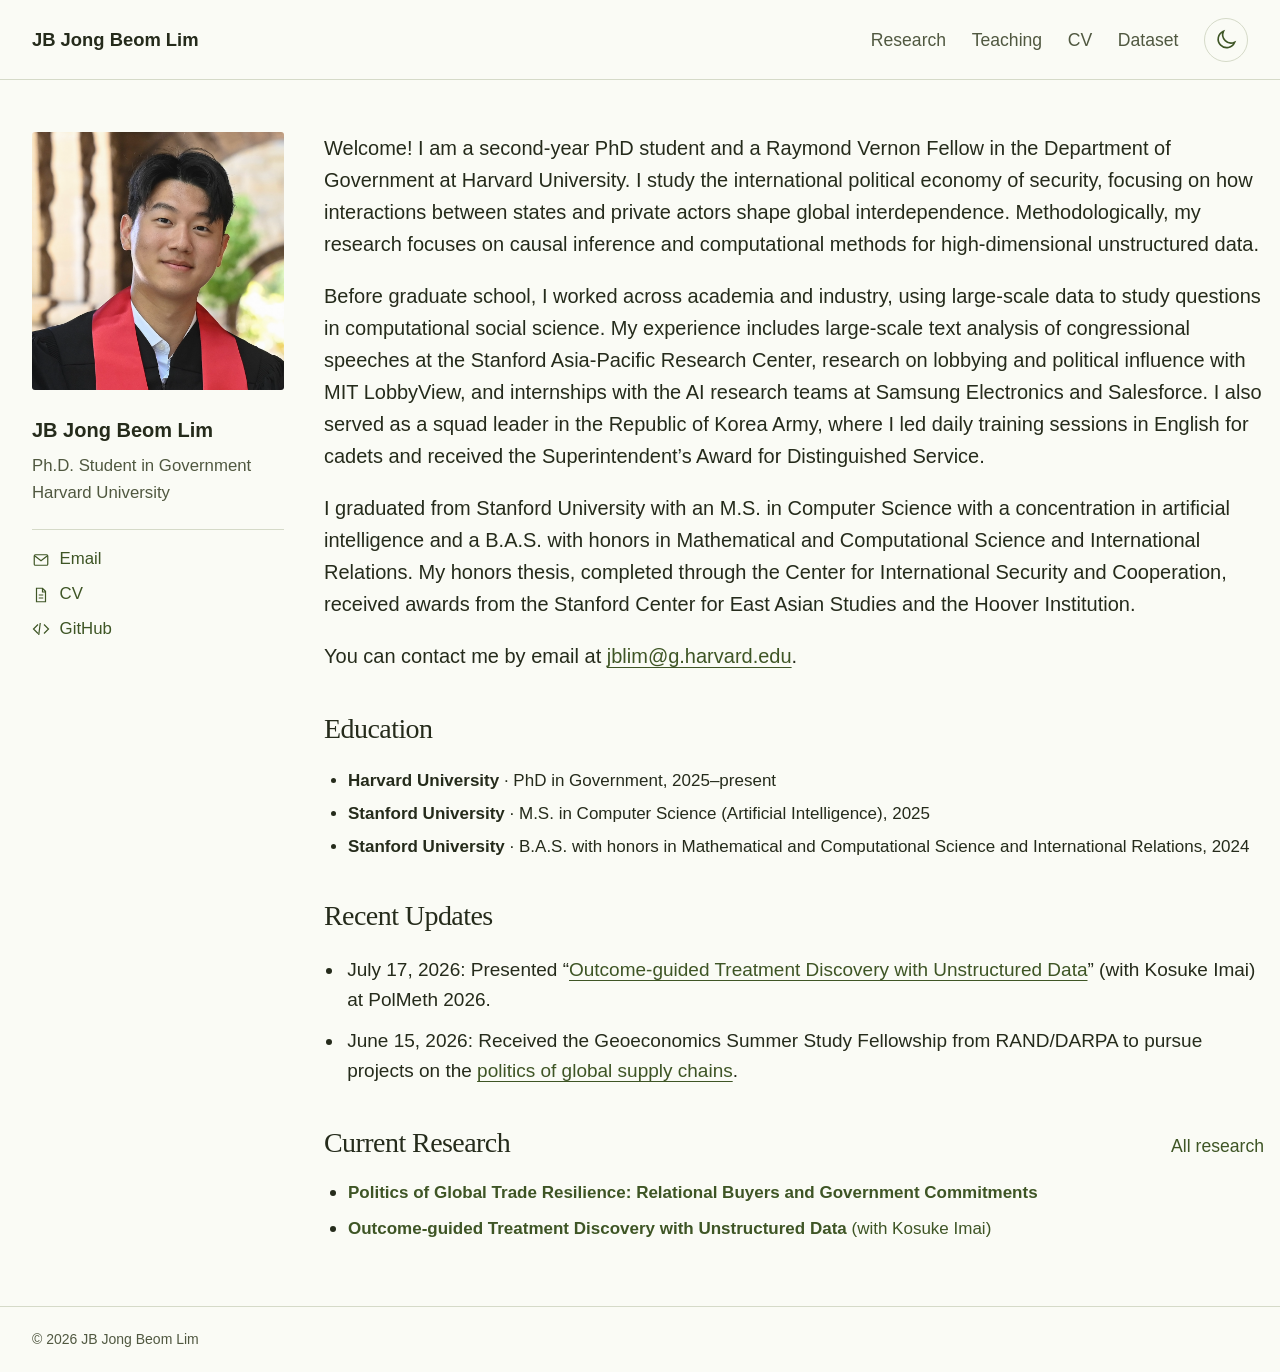
==== index.html @ d346f708 "Refresh homepage stylesheet for education bullets" ====
<!doctype html>
<html lang="en">
<head>
  <meta charset="utf-8">
  <meta name="viewport" content="width=device-width, initial-scale=1">
  <meta name="description" content="JB Jong Beom Lim, Ph.D. student in Government at Harvard University. International political economy and political methodology.">
  <title>About | JB Jong Beom Lim</title>
  <meta name="google-site-verification" content="vTHPYF2PwlsZ3bLfBmZ6_m2ObRksgRP-ehfKVNxvQ5M" />
  <link rel="stylesheet" href="assets/style.css?v=fd9557ddbb85">
  <link rel="icon" href="assets/favicon.svg" type="image/svg+xml">
  <script src="assets/site.js?v=20261109-display" defer></script>
</head>
<body>
  <a class="skip-link" href="#main">Skip to content</a>
  <header class="masthead"><div class="masthead-inner">
    <a class="site-name" href="index.html">JB Jong Beom Lim</a>
    <nav aria-label="Main navigation">
      <a href="research.html">Research</a>
      <a href="teaching.html">Teaching</a>
      <a href="files/cv.pdf" data-cv download="JB-Jong-Beom-Lim-CV.pdf">CV</a>
      <a href="dataset.html">Dataset</a>
      <button type="button" class="theme-toggle" data-theme-toggle aria-label="Dark mode" aria-pressed="false" hidden>
        <svg class="theme-moon" viewBox="0 0 24 24" fill="none" stroke="currentColor" stroke-width="1.7" aria-hidden="true"><path d="M20.7 15A8.8 8.8 0 0 1 9 3.3 9 9 0 1 0 20.7 15Z"/></svg>
        <svg class="theme-sun" viewBox="0 0 24 24" fill="none" stroke="currentColor" stroke-width="1.7" stroke-linecap="round" aria-hidden="true"><circle cx="12" cy="12" r="4"/><path d="M12 2v2m0 16v2M2 12h2m16 0h2M5 5l1.5 1.5m11 11L19 19M5 19l1.5-1.5m11-11L19 5"/></svg>
      </button>
    </nav>
  </div></header>
  <div class="layout layout-home">
    <aside class="profile" aria-label="Profile">
      <img class="portrait" src="assets/jb-portrait.png" alt="JB Jong Beom Lim" width="958" height="980">
      <a class="profile-name" href="index.html">JB Jong Beom Lim</a>
      <p class="profile-role">Ph.D. Student in Government</p>
      <p class="profile-affiliation">Harvard University</p>
      <div class="profile-links">
        <a href="mailto:jblim@g.harvard.edu" data-email aria-label="Email JB Jong Beom Lim"><svg class="icon" viewBox="0 0 24 24" fill="none" stroke="currentColor" stroke-width="1.6" aria-hidden="true"><rect x="3" y="5" width="18" height="14" rx="1.5"/><path d="m3 6 9 7 9-7"/></svg><span>Email</span></a>
        <a href="files/cv.pdf" data-cv download="JB-Jong-Beom-Lim-CV.pdf"><svg class="icon" viewBox="0 0 24 24" fill="none" stroke="currentColor" stroke-width="1.6" aria-hidden="true"><path d="M6 3h8l4 4v14H6zM14 3v5h4M9 12h6M9 16h6"/></svg><span>CV</span></a>
        <a href="https://github.com/jlim216"><svg class="icon" viewBox="0 0 24 24" fill="none" stroke="currentColor" stroke-width="1.6" aria-hidden="true"><path d="m8 6-6 6 6 6m8-12 6 6-6 6m-5-14-2 16"/></svg><span>GitHub</span></a>
      </div>
      <p id="cv-notice" class="notice" data-notice role="status" aria-live="polite"></p>
    </aside>
    <main id="main" class="content">
      <p class="intro">Welcome! I am a second-year PhD student and a Raymond Vernon Fellow in the Department of Government at Harvard University. I study the international political economy of security, focusing on how interactions between states and private actors shape global interdependence. Methodologically, my research focuses on causal inference and computational methods for high-dimensional unstructured data.</p>
      <p class="intro">Before graduate school, I worked across academia and industry, using large-scale data to study questions in computational social science. My experience includes large-scale text analysis of congressional speeches at the Stanford Asia-Pacific Research Center, research on lobbying and political influence with MIT LobbyView, and internships with the AI research teams at Samsung Electronics and Salesforce. I also served as a squad leader in the Republic of Korea Army, where I led daily training sessions in English for cadets and received the Superintendent’s Award for Distinguished Service.</p>
      <p class="intro">I graduated from Stanford University with an M.S. in Computer Science with a concentration in artificial intelligence and a B.A.S. with honors in Mathematical and Computational Science and International Relations. My honors thesis, completed through the Center for International Security and Cooperation, received awards from the Stanford Center for East Asian Studies and the Hoover Institution.</p>
      <p class="intro">You can contact me by email at <a href="mailto:jblim@g.harvard.edu">jblim@g.harvard.edu</a>.</p>
      <section class="section" aria-labelledby="education-heading">
        <h2 id="education-heading">Education</h2>
        <ul class="education-list">
          <li><strong>Harvard University</strong> · PhD in Government, 2025–present</li>
          <li><strong>Stanford University</strong> · M.S. in Computer Science (Artificial Intelligence), 2025</li>
          <li><strong>Stanford University</strong> · B.A.S. with honors in Mathematical and Computational Science and International Relations,&nbsp;2024</li>
        </ul>
      </section>
      <section class="section" aria-labelledby="updates-heading">
        <h2 id="updates-heading">Recent Updates</h2>
        <ul class="updates">
          <li><time datetime="2026-07-17">July 17, 2026:</time> Presented “<a href="research.html#outcome-guided-treatment-discovery">Outcome-guided Treatment Discovery with Unstructured Data</a>” (with Kosuke&nbsp;Imai) at PolMeth 2026.</li>
          <li><time datetime="2026-06-15">June 15, 2026:</time> Received the Geoeconomics Summer Study Fellowship from RAND/DARPA to pursue projects on the <a href="research.html#global-trade-resilience">politics of global supply chains</a>.</li>
        </ul>
      </section>
      <section class="section" aria-labelledby="preview-heading">
        <div class="section-heading"><h2 id="preview-heading">Current Research</h2><a class="small-link" href="research.html">All research</a></div>
        <ul class="project-list">
          <li class="research-preview">
            <h3><a href="research.html#global-trade-resilience">Politics of Global Trade Resilience: Relational Buyers and Government Commitments</a></h3>
          </li>
          <li class="research-preview">
            <h3><a href="research.html#outcome-guided-treatment-discovery">Outcome-guided Treatment Discovery with Unstructured Data <span class="coauthors">(with Kosuke&nbsp;Imai)</span></a></h3>
          </li>
        </ul>
      </section>
    </main>
  </div>
  <footer class="footer"><div>© 2026 JB Jong Beom Lim</div></footer>
</body>
</html>
---- assets/style.css ----
/* Shared styling for all pages. Change these variables to customize the palette. */
:root {
  --ink: #252b1b;
  --muted: #505840;
  --link: #3e5525;
  --accent: #556d32;
  --line: #d5dac8;
  --panel: #e8eddb;
  --paper: #fafbf5;
  --serif: Georgia, "Times New Roman", serif;
  --sans: -apple-system, BlinkMacSystemFont, "Segoe UI", Helvetica, Arial, sans-serif;
}
* { box-sizing: border-box; }
html { color-scheme: light; scroll-behavior: smooth; }
html[data-theme="dark"] {
  color-scheme: dark;
  --ink: #eef2e2;
  --muted: #c1caad;
  --link: #c3dc8c;
  --accent: #dcecae;
  --line: #566047;
  --panel: #303923;
  --paper: #1c2418;
}
body { margin: 0; color: var(--ink); background: var(--paper); font: 1.1875rem/1.6 var(--sans); -webkit-font-smoothing: antialiased; }
a { color: var(--link); text-decoration-thickness: 1px; text-underline-offset: .2em; }
a:hover { color: var(--accent); }
a:focus-visible, summary:focus-visible, .theme-toggle:focus-visible { outline: 3px solid var(--link); outline-offset: 5px; border-radius: 2px; }
p { margin: 0 0 1.25rem; }
h1, h2, h3 { color: var(--ink); }
h1 { margin: -.15rem 0 1.5rem; font: 400 2.75rem/1.2 var(--serif); letter-spacing: -.035em; }
h2 { margin: 0 0 1.25rem; font: 400 1.75rem/1.3 var(--serif); letter-spacing: -.02em; }
h3 { margin: 0 0 .45rem; font: 600 1.25rem/1.45 var(--sans); }
.skip-link { position: absolute; z-index: 5; left: 1rem; top: -5rem; padding: .5rem 1rem; background: var(--paper); }
.skip-link:focus { top: 1rem; }
.masthead { border-bottom: 1px solid var(--line); }
.masthead-inner { max-width: 1280px; margin: auto; padding: 1.1rem 2rem; display: flex; justify-content: space-between; align-items: center; gap: 2rem; }
.site-name { color: var(--ink); text-decoration: none; font: 600 1.15rem/1.4 var(--sans); }
nav { display: flex; flex-wrap: wrap; align-items: center; gap: .65rem 1.6rem; }
nav a { color: var(--muted); text-decoration: none; padding: .25rem 0; font-size: 1.1rem; }
nav a[aria-current="page"] { color: var(--ink); box-shadow: 0 2px 0 var(--accent); }
.theme-toggle { border: 1px solid var(--line); border-radius: 50%; width: 2.75rem; height: 2.75rem; padding: .6rem; background: var(--paper); color: var(--link); cursor: pointer; }
.theme-toggle svg { display: block; width: 100%; height: 100%; }
.theme-toggle[aria-pressed="true"] { background: var(--panel); }
.theme-toggle[aria-pressed="false"] .theme-sun,
.theme-toggle[aria-pressed="true"] .theme-moon { display: none; }
.layout { max-width: 1280px; margin: auto; padding: 3.25rem 2rem 4rem; display: grid; grid-template-columns: 252px minmax(0, 1fr); column-gap: 2.5rem; min-height: calc(100vh - 151px); }
.layout-content-only { display: block; max-width: 1050px; }
.layout-research, .layout-teaching { max-width: 1280px; }
.layout-content-only .notice:empty { display: none; }
.profile { align-self: start; }
.monogram, .portrait { width: 252px; display: block; margin-bottom: 1.6rem; border-radius: 3px; }
.monogram { height: 258px; display: grid; place-items: center; background: var(--panel); color: var(--link); font: 400 4.5rem/1 var(--serif); letter-spacing: -.05em; }
.portrait { height: auto; }
.profile-name { display: block; color: var(--ink); font: 600 1.25rem/1.4 var(--sans); text-decoration: none; margin-bottom: .6rem; }
.profile-role, .profile-affiliation { color: var(--muted); font-size: 1.05rem; line-height: 1.6; margin: 0; }
.profile-links { border-top: 1px solid var(--line); margin-top: 1.4rem; padding-top: 1rem; display: grid; gap: .5rem; font-size: 1.05rem; }
.profile-links a { text-decoration: none; display: inline-flex; align-items: center; gap: .6rem; }
.icon { width: 18px; height: 18px; flex-shrink: 0; }
.notice { color: var(--muted); font-size: .875rem; margin-top: .65rem; }
.content { min-width: 0; }
.intro { font-size: 1.25rem; }
.layout-research .intro { font-size: 1.1875rem; }
.teaching-content { font: 1.25rem/1.6 var(--sans); }
.teaching-content > h1 { font: 600 1.875rem/1.4 var(--sans); letter-spacing: 0; margin-bottom: 1.5rem; }
.teaching-entry { margin-bottom: 1.8rem; }
.teaching-entry h2 { font: inherit; font-weight: 600; letter-spacing: 0; margin: 0 0 .45rem; }
.teaching-entry p { margin: .25rem 0; }
.section { margin-top: 2.4rem; }
.section-heading { display: flex; flex-wrap: wrap; align-items: baseline; justify-content: space-between; gap: .35rem 1rem; margin-bottom: 1rem; }
.section-heading h2 { margin: 0; }
.small-link { font-size: 1.1rem; white-space: nowrap; text-decoration: none; }
.interest-list > div { padding: 1.2rem 0; border-bottom: 1px solid var(--line); }
.interest-list p { color: var(--muted); margin: 0; }
.contact p { margin-bottom: 0; }
.education-list, .research-preview h3 { font-size: 1.0625rem; }
.education-list li + li { margin-top: .35rem; }
@media (min-width: 1200px) {
  .layout-home { max-width: 1360px; padding-right: 1rem; }
}
@media (min-width: 1312px) {
  .education-list, .research-preview h3 { font-size: 1.125rem; }
}
.education-list, .project-list, .recognition-list, .writings-list { margin: 0; padding-inline-start: 1.5rem; }
.project-list > li::marker { font-weight: 600; }
.project + .project { margin-top: 1.5rem; }
.project-label, .recognition-list { font-size: 1.1rem; margin-bottom: .35rem; }
.writings-list li + li { margin-top: .5rem; }
.project h4 { color: var(--ink); font: 600 1.28rem/1.45 var(--sans); margin: 0 0 .4rem; }
.coauthors { font-weight: 400; }
.theme-heading { color: var(--link); font: 700 1.4rem/1.4 var(--sans); margin: 0 0 1.25rem; letter-spacing: -.02em; }
.research-work > h2 { font-size: 1.875rem; }
.research-work .theme-heading { font-size: 1.5rem; }
.research-work .project h4 { font-size: 1.25rem; }
.research-work .project-label,
.research-work .recognition-list,
.research-work summary { font-size: 1.1rem; }
@media (min-width: 701px) {
  .layout-research .intro, .teaching-content > p { max-width: 78ch; }
  .teaching-content > h1 { font: 400 1.875rem/1.3 var(--serif); letter-spacing: -.02em; }
  .teaching-list { margin-block: 0; }
  .teaching-entry { margin-bottom: 1.4rem; }
}
@media (min-width: 1100px) {
  .layout-research, .layout-teaching { padding-inline: 1.25rem; }
}
.updates { padding-left: 1.25rem; }
.updates li { padding-left: .2rem; margin-bottom: .65rem; }
.research-preview + .research-preview { margin-top: .45rem; }
.research-preview h3 { margin: 0; }
.research-preview h3 a { text-decoration: none; }
.project > p:not(.project-label) { margin-bottom: .75rem; }
.dataset-project { container-type: inline-size; }
.dataset-project > h2 { font-size: clamp(1rem, 2.65cqi, 1.75rem); }
.dataset-gallery {
  display: grid;
  gap: 1.25rem;
  max-width: 43rem;
  margin-top: 1.25rem;
}
.dataset-description { margin: 0; padding-inline-start: 1.5rem; }
.dataset-preview { margin: 0; }
.dataset-preview a { display: block; max-width: 36rem; }
.dataset-preview img { display: block; width: 100%; height: auto; }
.dataset-carousel .dataset-preview + .dataset-preview { margin-top: 1.25rem; }
.dataset-controls:not([hidden]) {
  display: flex;
  flex-wrap: wrap;
  align-items: center;
  gap: .6rem;
  margin-bottom: .75rem;
  font-size: .9rem;
}
.dataset-controls button {
  padding: .25rem .55rem;
  border: 1px solid var(--line);
  border-radius: 3px;
  background: var(--paper);
  color: var(--link);
  font: inherit;
  cursor: pointer;
}
.dataset-carousel .dataset-preview[hidden] + .dataset-preview { margin-top: 0; }
details { margin-top: .5rem; }
summary { color: var(--link); cursor: pointer; width: fit-content; font-size: 1.1rem; padding: .25rem 0; }
.abstract { border-left: 2px solid var(--line); padding: .5rem 0 .1rem 1.2rem; margin: .6rem 0; }
.abstract p { margin-bottom: .4rem; }
.cv-entry { padding: 1rem 0; border-bottom: 1px solid var(--line); }
.cv-entry:first-of-type { padding-top: 0; }
.cv-entry p { margin: .15rem 0; }
.button-link { display: inline-block; border: 1px solid var(--link); padding: .45rem 1rem; text-decoration: none; border-radius: 3px; }
.footer { border-top: 1px solid var(--line); color: var(--muted); font-size: .875rem; }
.footer > div { max-width: 1280px; margin: auto; padding: 1.35rem 2rem; }
@media (max-width: 900px) {
  .layout { column-gap: 2.5rem; grid-template-columns: 220px minmax(0, 1fr); }
  .monogram, .portrait { width: 220px; }
  .monogram { height: 225px; }
}
@media (max-width: 700px) {
  body { font-size: 1.0625rem; line-height: 1.55; }
  .masthead-inner { position: relative; padding: .75rem 1rem; gap: .35rem; flex-direction: column; align-items: stretch; }
  .site-name { display: flex; align-items: center; min-height: 2.75rem; margin-inline-end: 3.25rem; }
  .masthead nav { gap: .25rem .5rem; justify-content: space-between; }
  .masthead nav a { display: inline-flex; align-items: center; min-height: 2.75rem; font-size: 1rem; }
  .theme-toggle { position: absolute; inset-block-start: .75rem; inset-inline-end: 1rem; }
  .layout { display: block; padding: 1.5rem 1rem 2.5rem; }
  .content { overflow-wrap: anywhere; }
  .intro, .layout-research .intro, .teaching-content { font-size: 1.0625rem; line-height: 1.55; }
  .intro, .teaching-content > p { margin-bottom: 1rem; }
  .section { margin-top: 2rem; }
  .layout-content-only .section { margin-top: 1.5rem; }
  .layout-content-only h1, .layout-research h2, .teaching-content > h1 { font: 400 1.5rem/1.3 var(--serif); letter-spacing: -.02em; margin-bottom: .8rem; }
  .research-work .theme-heading { font-size: 1.1875rem; margin-bottom: .65rem; }
  .research-work .project h4, .teaching-content .teaching-entry h2, .dataset-project > h2 { font: 600 1.0625rem/1.45 var(--sans); letter-spacing: 0; margin-bottom: .4rem; }
  .project + .project { margin-top: 1rem; }
  .teaching-list { margin-block: 0; }
  .teaching-entry { margin-bottom: .8rem; }
  .teaching-entry > ul { margin-bottom: 0; }
  .dataset-project > h2 { font-size: 1.125rem; }
  .research-work .project-label, .research-work .recognition-list, .dataset-description { font-size: 1rem; }
  summary, .dataset-controls button { min-height: 2.75rem; }
  summary { padding-block: .45rem; }
  .research-work summary { font-size: 1rem; }
  .dataset-gallery { grid-template-columns: minmax(0, 1fr); gap: .75rem; margin-top: .75rem; }
  .profile { display: grid; grid-template-columns: 116px minmax(0, 1fr); column-gap: 1rem; margin-bottom: 2.5rem; padding-bottom: 1.6rem; border-bottom: 1px solid var(--line); }
  .monogram, .portrait { grid-column: 1; grid-row: 1 / 4; width: 116px; margin: 0; font-size: 2.4rem; }
  .monogram { height: 116px; }
  .profile-name { grid-column: 2; margin: 0 0 .15rem; }
  .profile-role, .profile-affiliation { grid-column: 2; }
  .profile-links { grid-column: 1 / -1; display: flex; flex-wrap: wrap; gap: .5rem 1.5rem; border: 0; margin-top: 1rem; padding: 0; }
  .footer > div { padding: 1.2rem 1.3rem; }
}
@media (max-width: 360px) {
  .profile { grid-template-columns: 92px minmax(0, 1fr); }
  .monogram, .portrait { width: 92px; }
  .monogram { height: 92px; }
}
@media (prefers-reduced-motion: reduce) { html { scroll-behavior: auto; } }
@media print {
  .masthead, .profile, .footer { display: none; }
  .layout { display: block; padding: 0; min-height: 0; }
  .content { max-width: none; }
  html[data-theme="dark"] { color-scheme: light; --ink: #000; --muted: #444; --link: #3e5525; --accent: #556d32; --paper: #fff; --line: #ccc; }
}

.teaching-list { padding-left: 1.25rem; }
.teaching-entry > ul { padding-left: 1.4rem; margin-top: .35rem; list-style-type: circle; }
.teaching-entry > ul > li { margin: .25rem 0; }
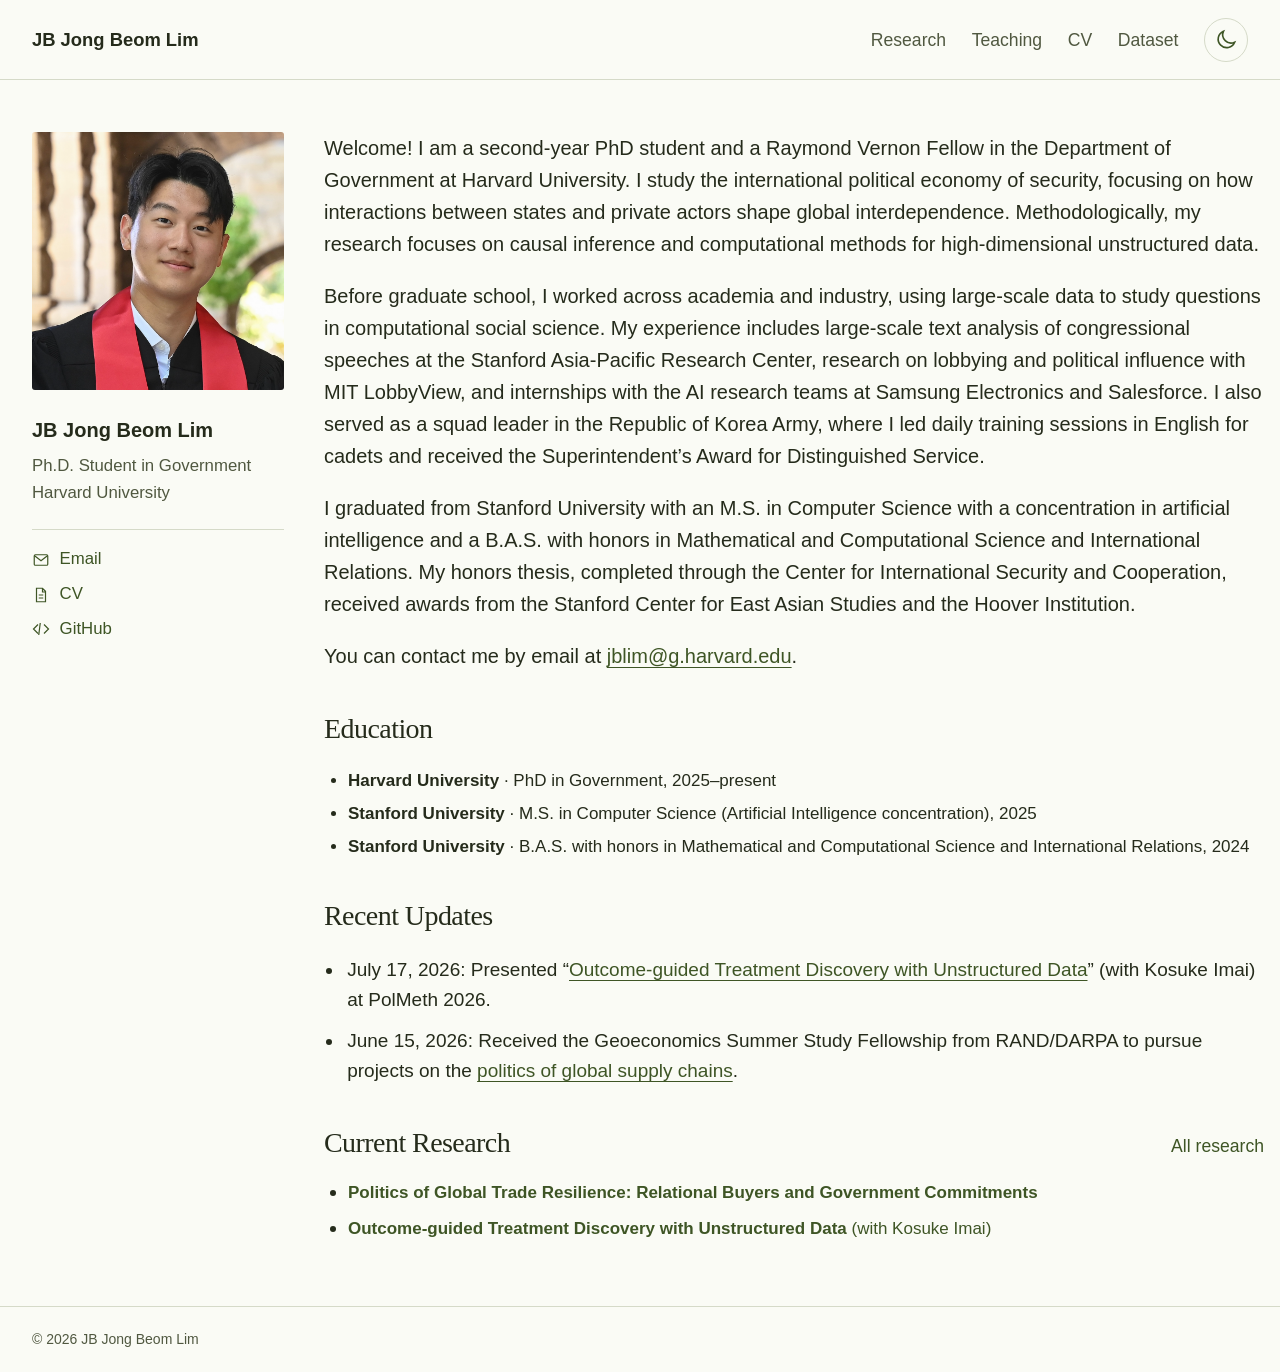
==== commit b38c2074: "Clarify the Stanford AI concentration" ====
--- a/index.html
+++ b/index.html
@@ -47,7 +47,7 @@
         <h2 id="education-heading">Education</h2>
         <ul class="education-list">
           <li><strong>Harvard University</strong> · PhD in Government, 2025–present</li>
-          <li><strong>Stanford University</strong> · M.S. in Computer Science (Artificial Intelligence), 2025</li>
+          <li><strong>Stanford University</strong> · M.S. in Computer Science (Artificial Intelligence concentration), 2025</li>
           <li><strong>Stanford University</strong> · B.A.S. with honors in Mathematical and Computational Science and International Relations,&nbsp;2024</li>
         </ul>
       </section>
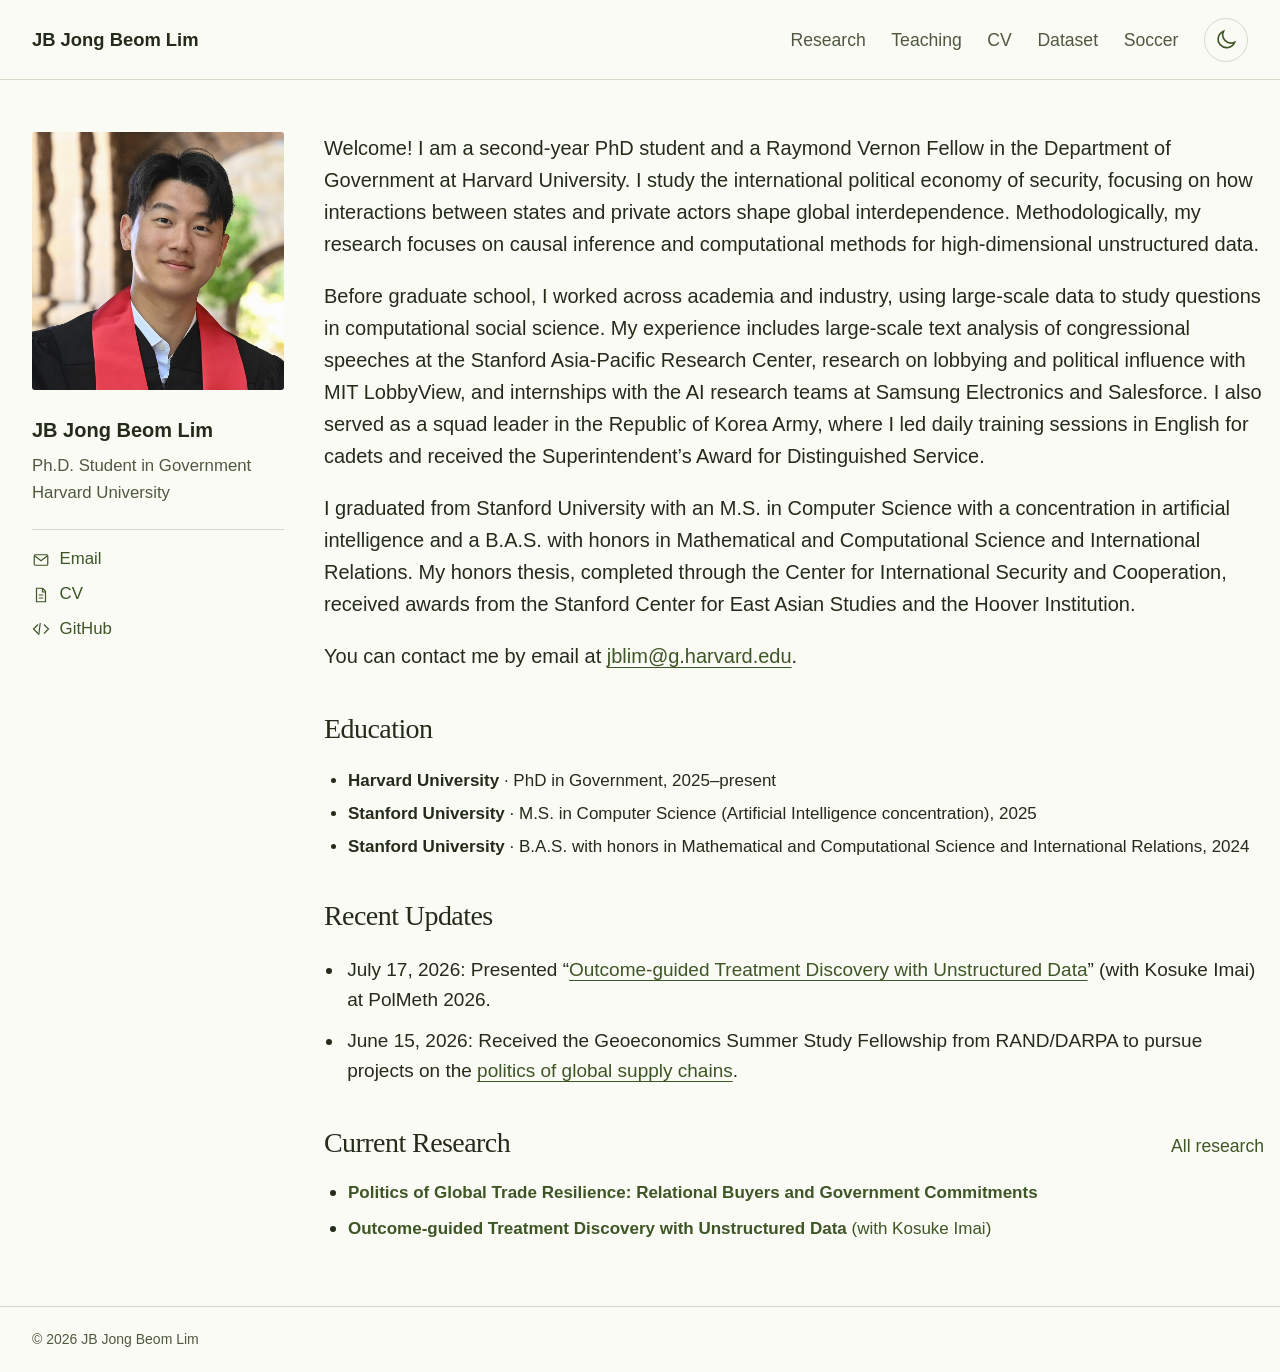
==== commit 23b46321: "Publish Soccer page and site navigation" ====
--- a/index.html
+++ b/index.html
@@ -4,9 +4,10 @@
   <meta charset="utf-8">
   <meta name="viewport" content="width=device-width, initial-scale=1">
   <meta name="description" content="JB Jong Beom Lim, Ph.D. student in Government at Harvard University. International political economy and political methodology.">
-  <title>About | JB Jong Beom Lim</title>
+  <title>JB Lim</title>
+  <meta property="og:title" content="JB Lim">
   <meta name="google-site-verification" content="vTHPYF2PwlsZ3bLfBmZ6_m2ObRksgRP-ehfKVNxvQ5M" />
-  <link rel="stylesheet" href="assets/style.css?v=fd9557ddbb85">
+  <link rel="stylesheet" href="assets/style.css?v=6019724e419f">
   <link rel="icon" href="assets/favicon.svg" type="image/svg+xml">
   <script src="assets/site.js?v=20261109-display" defer></script>
 </head>
@@ -19,6 +20,7 @@
       <a href="teaching.html">Teaching</a>
       <a href="files/cv.pdf" data-cv download="JB-Jong-Beom-Lim-CV.pdf">CV</a>
       <a href="dataset.html">Dataset</a>
+      <a href="soccer.html">Soccer</a>
       <button type="button" class="theme-toggle" data-theme-toggle aria-label="Dark mode" aria-pressed="false" hidden>
         <svg class="theme-moon" viewBox="0 0 24 24" fill="none" stroke="currentColor" stroke-width="1.7" aria-hidden="true"><path d="M20.7 15A8.8 8.8 0 0 1 9 3.3 9 9 0 1 0 20.7 15Z"/></svg>
         <svg class="theme-sun" viewBox="0 0 24 24" fill="none" stroke="currentColor" stroke-width="1.7" stroke-linecap="round" aria-hidden="true"><circle cx="12" cy="12" r="4"/><path d="M12 2v2m0 16v2M2 12h2m16 0h2M5 5l1.5 1.5m11 11L19 19M5 19l1.5-1.5m11-11L19 5"/></svg>
--- a/assets/style.css
+++ b/assets/style.css
@@ -38,6 +38,7 @@
 .site-name { color: var(--ink); text-decoration: none; font: 600 1.15rem/1.4 var(--sans); }
 nav { display: flex; flex-wrap: wrap; align-items: center; gap: .65rem 1.6rem; }
 nav a { color: var(--muted); text-decoration: none; padding: .25rem 0; font-size: 1.1rem; }
+.soccer-ball { width: 1em; height: 1em; vertical-align: -.15em; }
 nav a[aria-current="page"] { color: var(--ink); box-shadow: 0 2px 0 var(--accent); }
 .theme-toggle { border: 1px solid var(--line); border-radius: 50%; width: 2.75rem; height: 2.75rem; padding: .6rem; background: var(--paper); color: var(--link); cursor: pointer; }
 .theme-toggle svg { display: block; width: 100%; height: 100%; }
@@ -191,6 +192,10 @@
   .footer > div { padding: 1.2rem 1.3rem; }
 }
 @media (max-width: 360px) {
+  .masthead-inner { padding-inline: .5rem; }
+  .theme-toggle { inset-inline-end: .5rem; }
+  .masthead nav { column-gap: .125rem; }
+  .masthead nav a { font-size: .875rem; }
   .profile { grid-template-columns: 92px minmax(0, 1fr); }
   .monogram, .portrait { width: 92px; }
   .monogram { height: 92px; }
@@ -206,3 +211,41 @@
 .teaching-list { padding-left: 1.25rem; }
 .teaching-entry > ul { padding-left: 1.4rem; margin-top: .35rem; list-style-type: circle; }
 .teaching-entry > ul > li { margin: .25rem 0; }
+
+/* Soccer photo gallery. */
+.soccer-gallery {
+  display: grid;
+  grid-template-columns: repeat(2, minmax(0, 1fr));
+  gap: .75rem;
+  list-style: none;
+  margin: 0;
+  padding: 0;
+}
+.soccer-gallery img {
+  display: block;
+  width: 100%;
+  height: auto;
+  aspect-ratio: 1;
+  object-fit: cover;
+  border-radius: 3px;
+}
+.soccer-gallery figure { position: relative; margin: 0; }
+.soccer-gallery figure:focus-visible { outline: 2px solid var(--link); outline-offset: 2px; }
+.soccer-gallery figcaption { padding: .35rem .5rem; font-size: .875rem; line-height: 1.35; }
+@media (hover: hover) {
+  .soccer-gallery figcaption {
+    position: absolute;
+    inset: auto 0 0;
+    border-radius: 0 0 3px 3px;
+    background: rgb(0 0 0 / .8);
+    color: #fff;
+    opacity: 0;
+  }
+  .soccer-gallery figure:hover figcaption,
+  .soccer-gallery figure:focus-visible figcaption { opacity: 1; }
+}
+.soccer-photo-team img { object-fit: contain; }
+.soccer-photo-low img { object-position: center 80%; }
+@media (min-width: 701px) {
+  .soccer-gallery { grid-template-columns: repeat(3, minmax(0, 1fr)); }
+}
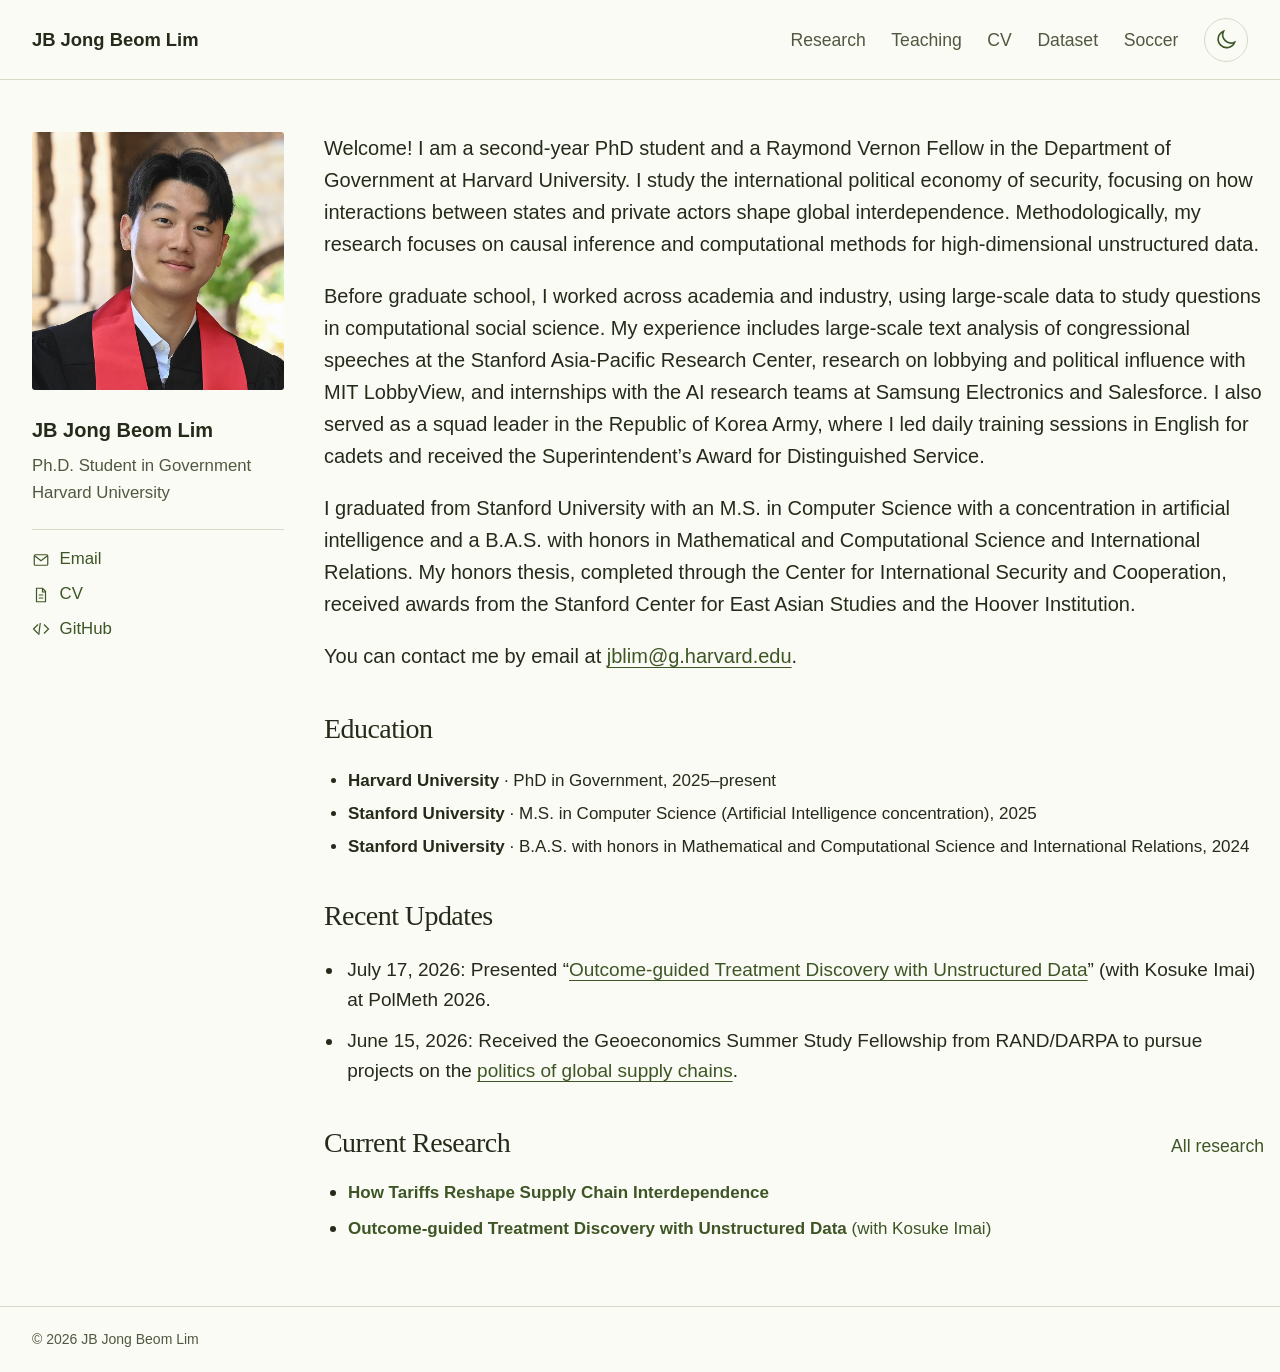
==== commit 89757c08: "Update RAND project title and Stanford thesis credit" ====
--- a/index.html
+++ b/index.html
@@ -64,7 +64,7 @@
         <div class="section-heading"><h2 id="preview-heading">Current Research</h2><a class="small-link" href="research.html">All research</a></div>
         <ul class="project-list">
           <li class="research-preview">
-            <h3><a href="research.html#global-trade-resilience">Politics of Global Trade Resilience: Relational Buyers and Government Commitments</a></h3>
+            <h3><a href="research.html#global-trade-resilience">How Tariffs Reshape Supply Chain Interdependence</a></h3>
           </li>
           <li class="research-preview">
             <h3><a href="research.html#outcome-guided-treatment-discovery">Outcome-guided Treatment Discovery with Unstructured Data <span class="coauthors">(with Kosuke&nbsp;Imai)</span></a></h3>
--- a/assets/style.css
+++ b/assets/style.css
@@ -231,18 +231,21 @@
 }
 .soccer-gallery figure { position: relative; margin: 0; }
 .soccer-gallery figure:focus-visible { outline: 2px solid var(--link); outline-offset: 2px; }
-.soccer-gallery figcaption { padding: .35rem .5rem; font-size: .875rem; line-height: 1.35; }
+.soccer-gallery figcaption {
+  position: absolute;
+  inset: auto 0 0;
+  padding: .35rem .5rem;
+  border-radius: 0 0 3px 3px;
+  background: rgb(0 0 0 / .8);
+  color: #fff;
+  font-size: .875rem;
+  line-height: 1.35;
+  opacity: 0;
+}
+.soccer-gallery figure[data-caption-open] figcaption,
+.soccer-gallery figure:focus-visible figcaption { opacity: 1; }
 @media (hover: hover) {
-  .soccer-gallery figcaption {
-    position: absolute;
-    inset: auto 0 0;
-    border-radius: 0 0 3px 3px;
-    background: rgb(0 0 0 / .8);
-    color: #fff;
-    opacity: 0;
-  }
-  .soccer-gallery figure:hover figcaption,
-  .soccer-gallery figure:focus-visible figcaption { opacity: 1; }
+  .soccer-gallery figure:hover figcaption { opacity: 1; }
 }
 .soccer-photo-team img { object-fit: contain; }
 .soccer-photo-low img { object-position: center 80%; }
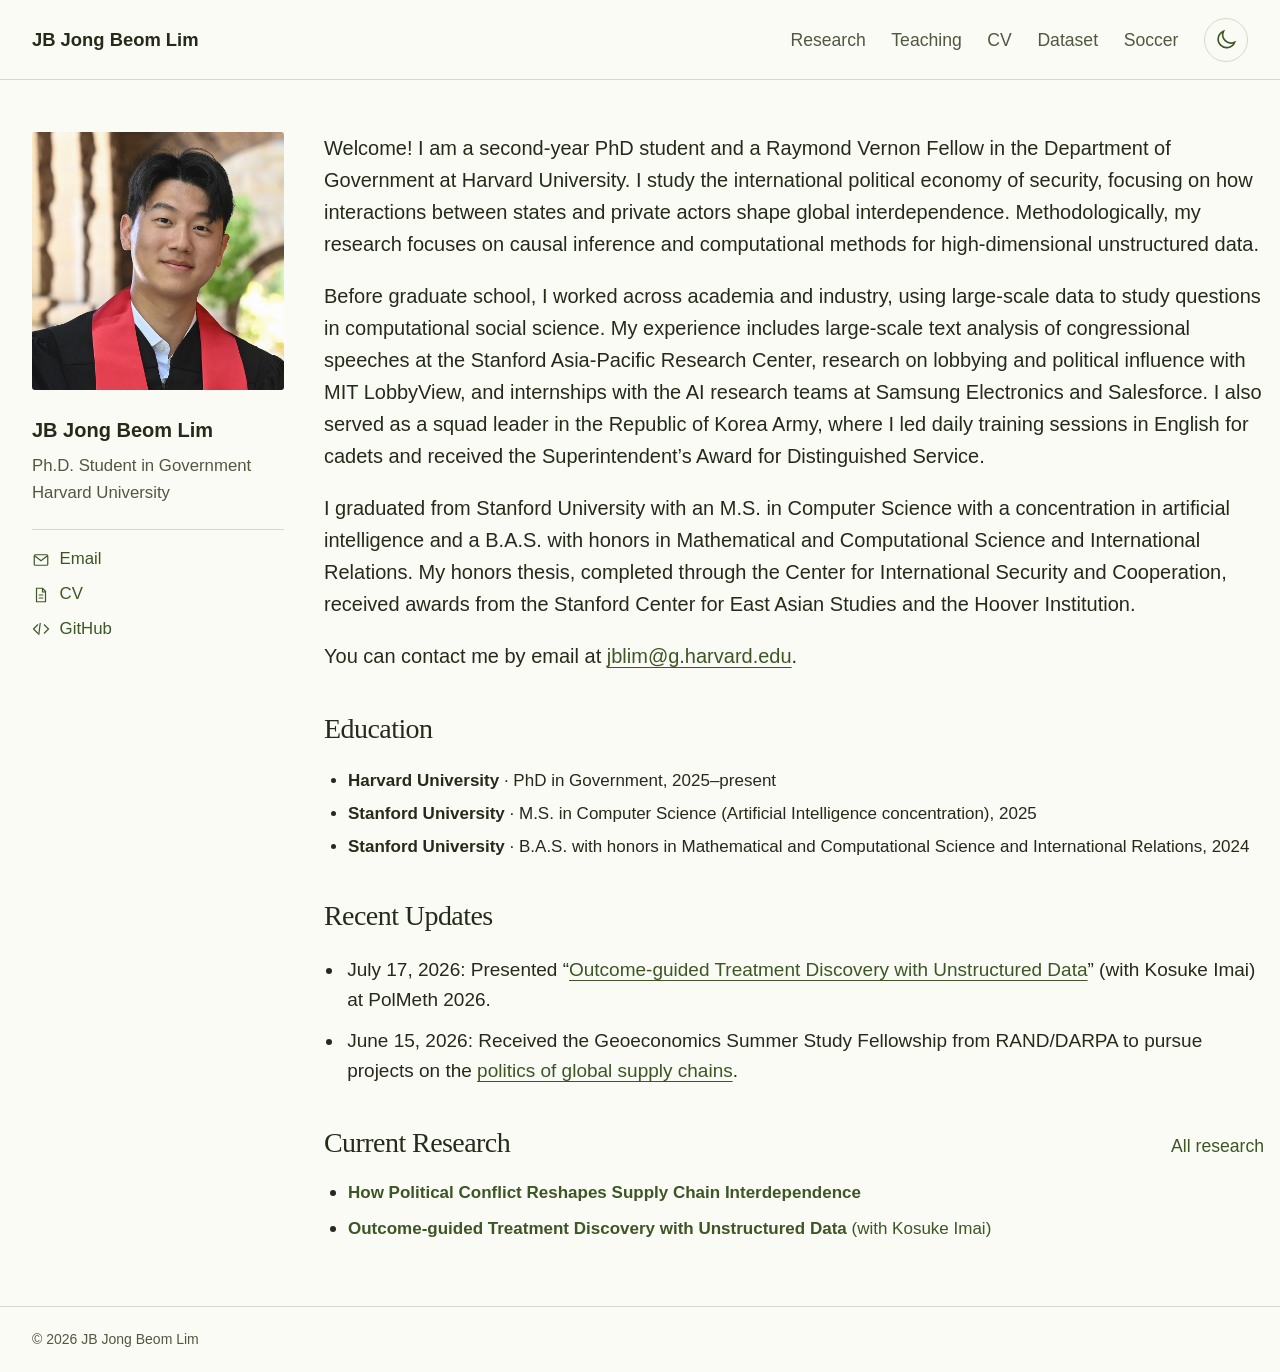
==== commit 2df84966: "Rename the supply chain interdependence project on the website" ====
--- a/index.html
+++ b/index.html
@@ -64,7 +64,7 @@
         <div class="section-heading"><h2 id="preview-heading">Current Research</h2><a class="small-link" href="research.html">All research</a></div>
         <ul class="project-list">
           <li class="research-preview">
-            <h3><a href="research.html#global-trade-resilience">How Tariffs Reshape Supply Chain Interdependence</a></h3>
+            <h3><a href="research.html#global-trade-resilience">How Political Conflict Reshapes Supply Chain Interdependence</a></h3>
           </li>
           <li class="research-preview">
             <h3><a href="research.html#outcome-guided-treatment-discovery">Outcome-guided Treatment Discovery with Unstructured Data <span class="coauthors">(with Kosuke&nbsp;Imai)</span></a></h3>
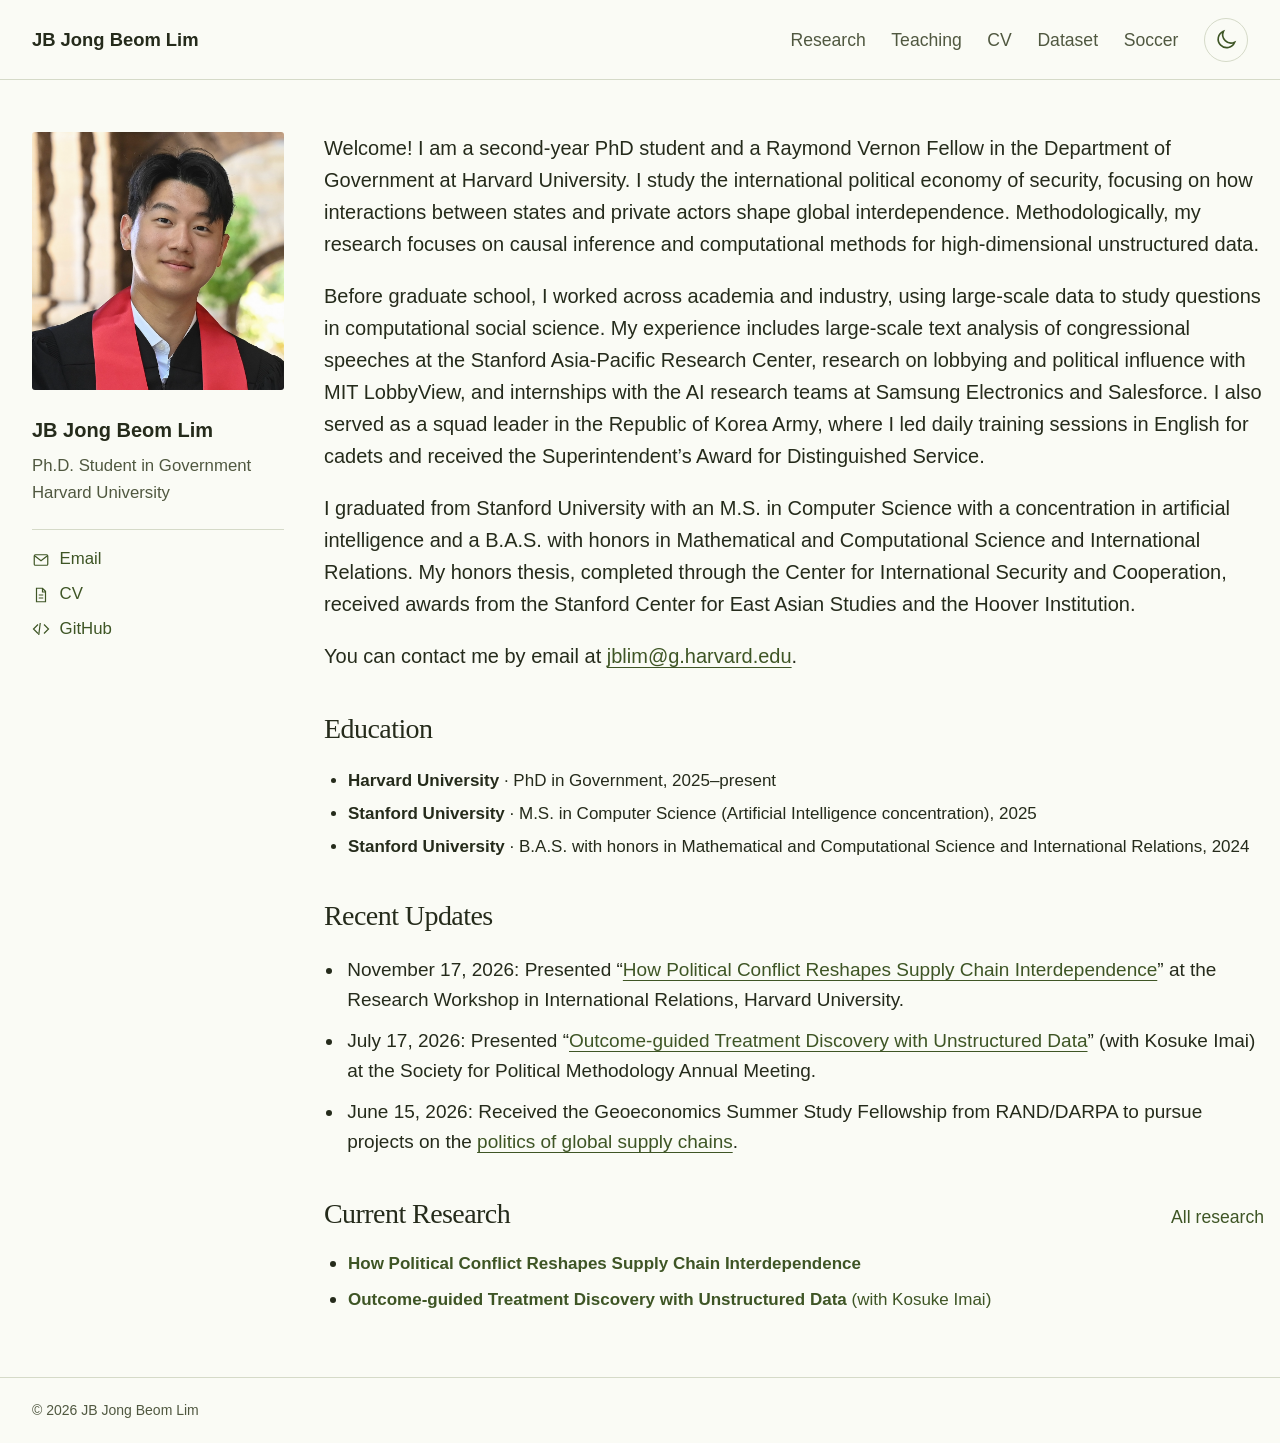
==== commit 0cfc62e9: "Update presentation news and political methodology meeting name" ====
--- a/index.html
+++ b/index.html
@@ -56,7 +56,8 @@
       <section class="section" aria-labelledby="updates-heading">
         <h2 id="updates-heading">Recent Updates</h2>
         <ul class="updates">
-          <li><time datetime="2026-07-17">July 17, 2026:</time> Presented “<a href="research.html#outcome-guided-treatment-discovery">Outcome-guided Treatment Discovery with Unstructured Data</a>” (with Kosuke&nbsp;Imai) at PolMeth 2026.</li>
+          <li><time datetime="2026-11-17">November 17, 2026:</time> Presented “<a href="research.html#global-trade-resilience">How Political Conflict Reshapes Supply Chain Interdependence</a>” at the Research Workshop in International Relations, Harvard University.</li>
+          <li><time datetime="2026-07-17">July 17, 2026:</time> Presented “<a href="research.html#outcome-guided-treatment-discovery">Outcome-guided Treatment Discovery with Unstructured Data</a>” (with Kosuke&nbsp;Imai) at the Society for Political Methodology Annual Meeting.</li>
           <li><time datetime="2026-06-15">June 15, 2026:</time> Received the Geoeconomics Summer Study Fellowship from RAND/DARPA to pursue projects on the <a href="research.html#global-trade-resilience">politics of global supply chains</a>.</li>
         </ul>
       </section>
